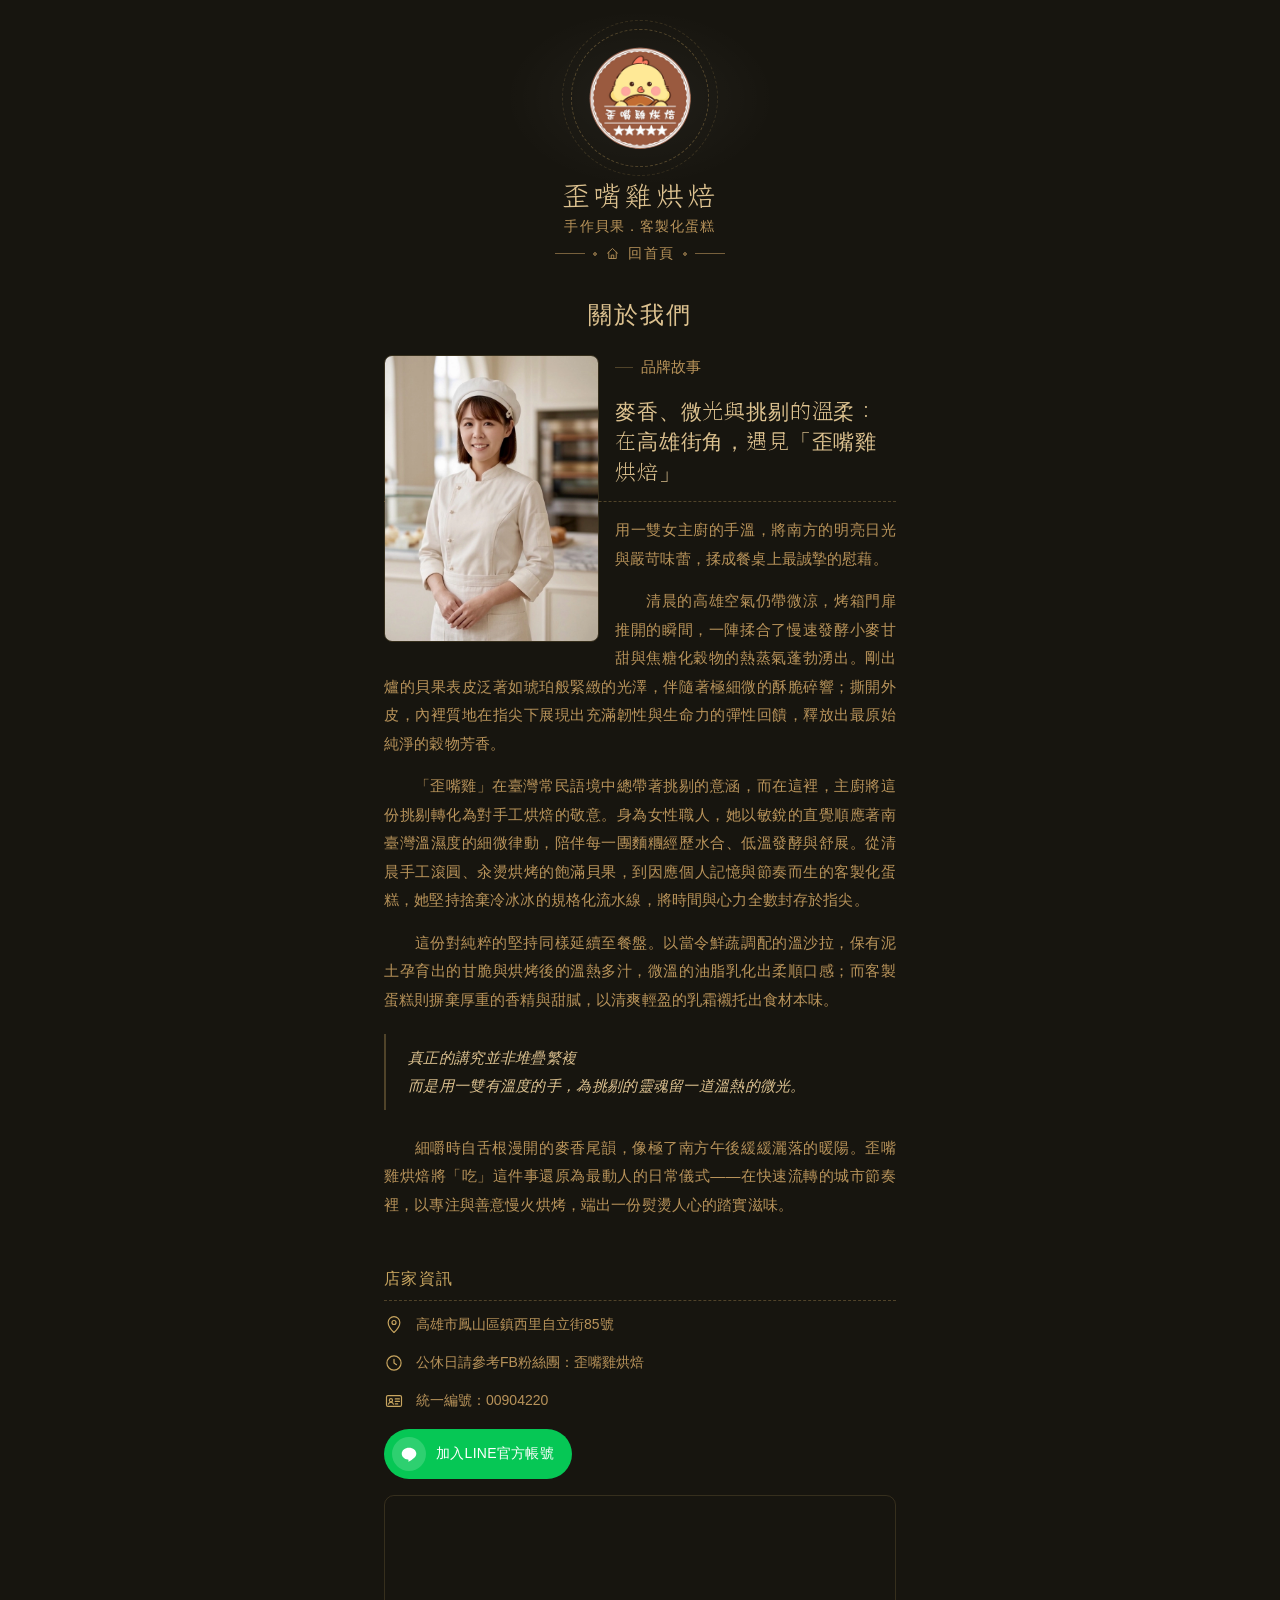
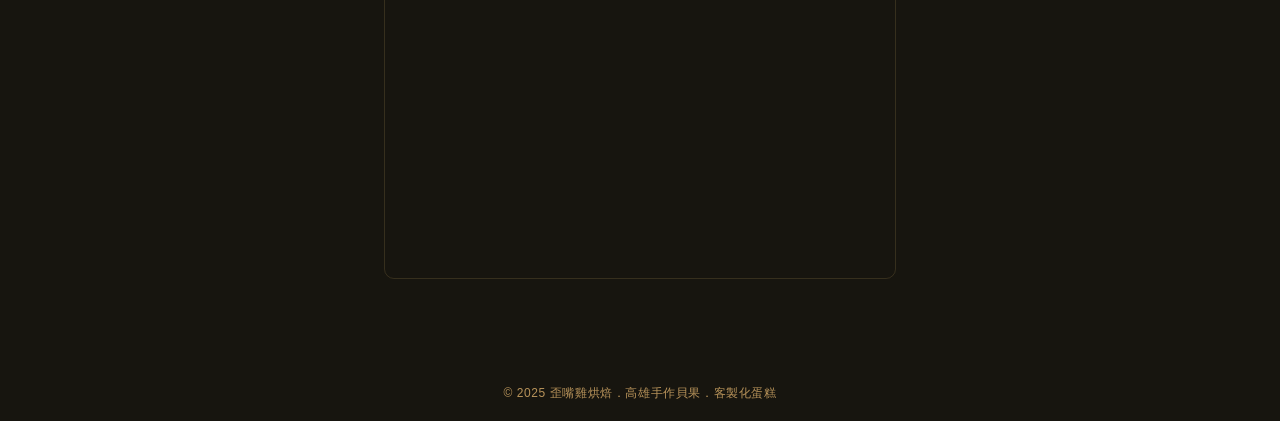
==== about/index.html @ 317f7596 "更新關於我們頁面品牌故事文案 替換主標題、副標題、破題引導、風味與文化論述段落及金句，店家資訊區塊維持不變。  Co-Authored-By: Claude Sonnet 5 <noreply@ant" ====
<!DOCTYPE html>
<html lang="zh-Hant-TW">
<head>
<meta charset="UTF-8">
<meta name="viewport" content="width=device-width, initial-scale=1">
<meta name="theme-color" content="#17150f">
<title>關於我們｜歪嘴雞烘焙 高雄手作烘焙店資訊</title>
<meta name="description" content="歪嘴雞烘焙位於高雄，提供手作貝果與客製化蛋糕，這裡有完整的店家地址、電話、營業時間與地圖資訊。">
<link rel="canonical" href="https://abspbt.github.io/yjg-bakery/about/">
<meta property="og:title" content="關於我們｜歪嘴雞烘焙 高雄手作烘焙店資訊">
<meta property="og:description" content="歪嘴雞烘焙位於高雄，提供手作貝果與客製化蛋糕，這裡有完整的店家地址、電話、營業時間與地圖資訊。">
<meta property="og:type" content="website">
<meta property="og:locale" content="zh_TW">
<link rel="icon" href="../assets/img/favicon.svg" type="image/svg+xml">
<link rel="stylesheet" href="../assets/css/style.css">
</head>
<body>
  <header class="site-header">
    <div class="logo-wrap">
      <span class="header-glow" aria-hidden="true"></span>
      <span class="logo-ring" aria-hidden="true"></span>
      <img class="logo-img" src="../assets/img/logo.webp" alt="歪嘴雞烘焙 品牌標誌，插畫小雞手捧貝果" width="120" height="120" fetchpriority="high">
    </div>
    <p class="brand-name">歪嘴雞烘焙</p>
    <p class="tagline">手作貝果．客製化蛋糕</p>
    <p class="page-nav">
      <a class="home-btn" href="../">
        <svg class="icon" aria-hidden="true"><use href="#icon-home"></use></svg>
        <span>回首頁</span>
      </a>
    </p>
  </header>
  <main>
    <div class="page-content">
      <h2>關於我們</h2>

      <section class="brand-story">
        <figure class="story-photo">
          <img src="../assets/img/about-chef.webp" alt="高雄歪嘴雞烘焙 主廚人像照" width="600" height="800" loading="lazy">
        </figure>

        <p class="story-kicker">品牌故事</p>
        <h3 class="story-headline">麥香、微光與挑剔的溫柔：<br>在高雄街角，遇見「歪嘴雞烘焙」</h3>
        <p class="story-lead">用一雙女主廚的手溫，將南方的明亮日光與嚴苛味蕾，揉成餐桌上最誠摯的慰藉。</p>
        <p>&emsp;&emsp;清晨的高雄空氣仍帶微涼，烤箱門扉推開的瞬間，一陣揉合了慢速發酵小麥甘甜與焦糖化穀物的熱蒸氣蓬勃湧出。剛出爐的貝果表皮泛著如琥珀般緊緻的光澤，伴隨著極細微的酥脆碎響；撕開外皮，內裡質地在指尖下展現出充滿韌性與生命力的彈性回饋，釋放出最原始純淨的穀物芳香。</p>
        <p>&emsp;&emsp;「歪嘴雞」在臺灣常民語境中總帶著挑剔的意涵，而在這裡，主廚將這份挑剔轉化為對手工烘焙的敬意。身為女性職人，她以敏銳的直覺順應著南臺灣溫濕度的細微律動，陪伴每一團麵糰經歷水合、低溫發酵與舒展。從清晨手工滾圓、汆燙烘烤的飽滿貝果，到因應個人記憶與節奏而生的客製化蛋糕，她堅持捨棄冷冰冰的規格化流水線，將時間與心力全數封存於指尖。</p>
        <p>&emsp;&emsp;這份對純粹的堅持同樣延續至餐盤。以當令鮮蔬調配的溫沙拉，保有泥土孕育出的甘脆與烘烤後的溫熱多汁，微溫的油脂乳化出柔順口感；而客製蛋糕則摒棄厚重的香精與甜膩，以清爽輕盈的乳霜襯托出食材本味。</p>

        <blockquote class="story-quote">真正的講究並非堆疊繁複<br>
                                        而是用一雙有溫度的手，為挑剔的靈魂留一道溫熱的微光。</blockquote>

        <p>&emsp;&emsp;細嚼時自舌根漫開的麥香尾韻，像極了南方午後緩緩灑落的暖陽。歪嘴雞烘焙將「吃」這件事還原為最動人的日常儀式——在快速流轉的城市節奏裡，以專注與善意慢火烘烤，端出一份熨燙人心的踏實滋味。</p>
      </section>

      <section>
        <h3 class="section-title">店家資訊</h3>
        <ul class="info-list">
          <li>
            <svg class="icon" aria-hidden="true"><use href="#icon-pin"></use></svg>
            <span>高雄市鳳山區鎮西里自立街85號</span>
          </li>
          <li>
            <svg class="icon" aria-hidden="true"><use href="#icon-clock"></use></svg>
            <span>公休日請參考FB粉絲團：歪嘴雞烘焙</span>
          </li>
          <li>
            <svg class="icon" aria-hidden="true"><use href="#icon-id"></use></svg>
            <span>統一編號：00904220</span>
          </li>
        </ul>
        <a class="line-cta" href="https://line.me/R/ti/p/@292xswnp" target="_blank" rel="noopener noreferrer" aria-label="加入LINE官方帳號（於新分頁開啟）">
          <span class="line-cta-icon" aria-hidden="true">
            <svg class="line-cta-svg" viewBox="0 0 24 24"><use href="#icon-line-bubble"></use></svg>
          </span>
          <span class="line-cta-text">加入LINE官方帳號</span>
        </a>
        <div class="map-frame">
          <iframe
            src="https://www.google.com/maps?q=%E9%AB%98%E9%9B%84%E5%B8%82%E9%B3%B3%E5%B1%B1%E5%8D%80%E9%8E%AE%E8%A5%BF%E9%87%8C%E8%87%AA%E7%AB%8B%E8%A1%9785%E8%99%9F&output=embed"
            title="歪嘴雞烘焙 高雄店面位置地圖"
            loading="lazy"
            referrerpolicy="no-referrer-when-downgrade"></iframe>
        </div>
      </section>
    </div>
  </main>
  <footer class="site-footer">
    <p>&copy; 2025 歪嘴雞烘焙．高雄手作貝果．客製化蛋糕</p>
  </footer>
  <svg id="icon-sprite" xmlns="http://www.w3.org/2000/svg" style="display:none" aria-hidden="true">
    <defs>
      <symbol id="icon-clock" viewBox="0 0 24 24" fill="none" stroke="currentColor" stroke-width="1.4" stroke-linecap="round" stroke-linejoin="round">
        <circle cx="12" cy="12" r="8.5"/>
        <path d="M12 7.5V12l3 2"/>
      </symbol>
      <symbol id="icon-home" viewBox="0 0 24 24" fill="none" stroke="currentColor" stroke-width="1.4" stroke-linecap="round" stroke-linejoin="round">
        <path d="M4 11.5 12 4l8 7.5"/>
        <path d="M6 10v10h12V10"/>
        <path d="M10 20v-5.5h4V20"/>
      </symbol>
      <symbol id="icon-id" viewBox="0 0 24 24" fill="none" stroke="currentColor" stroke-width="1.4" stroke-linecap="round" stroke-linejoin="round">
        <rect x="3" y="5.5" width="18" height="13" rx="1.8"/>
        <circle cx="8.3" cy="11" r="1.9"/>
        <path d="M5.3 15.8c.5-1.5 1.6-2.3 3-2.3s2.5.8 3 2.3"/>
        <path d="M13.5 9.5h5M13.5 12.5h5M13.5 15.5h3"/>
      </symbol>
      <symbol id="icon-line-bubble" viewBox="0 0 24 24" fill="currentColor">
        <path d="M12 3.6c-5.35 0-9.7 3.55-9.7 7.92 0 3.92 3.45 7.2 8.11 7.84.32.07.75.21.86.49.1.25.06.65.03.9l-.14.86c-.04.24-.19.96.84.53s5.63-3.31 7.68-5.67c1.41-1.6 2.08-3.22 2.08-5.05 0-4.37-4.35-7.92-9.76-7.92Z"/>
      </symbol>
      <symbol id="icon-phone" viewBox="0 0 24 24" fill="none" stroke="currentColor" stroke-width="1.4" stroke-linecap="round" stroke-linejoin="round">
        <path d="M6 3h3l1.5 4.5-2 1.5a12 12 0 0 0 6.5 6.5l1.5-2L21 15v3a2 2 0 0 1-2 2C11.5 20 4 12.5 4 5a2 2 0 0 1 2-2Z"/>
      </symbol>
      <symbol id="icon-pin" viewBox="0 0 24 24" fill="none" stroke="currentColor" stroke-width="1.4" stroke-linecap="round" stroke-linejoin="round">
        <path d="M12 21s7-6.5 7-12a7 7 0 1 0-14 0c0 5.5 7 12 7 12Z"/>
        <circle cx="12" cy="9" r="2.4"/>
      </symbol>
    </defs>
  </svg>
  <script src="../assets/js/nav.js" defer></script>
</body>
</html>
---- assets/css/style.css ----
/* 歪嘴雞烘焙 — 全站共用樣式
   配色與版面規則見專案根目錄 CLAUDE.md，請勿自行更改色調方向 */

:root {
  --bg: #17150f;
  --bg-card: #231f17;
  --gold: #c9a660;
  --gold-muted: #b8935a;
  --gold-bright: #ddc290;
  --gold-line: rgba(201, 166, 96, 0.32);
  --gold-line-soft: rgba(201, 166, 96, 0.18);
  --max-w: 560px;
  --header-pad-y: clamp(20px, 5vw, 32px);
  --font: -apple-system, BlinkMacSystemFont, "Segoe UI", Roboto,
    "Noto Sans TC", "PingFang TC", "Microsoft JhengHei", sans-serif;
  --font-brand: "Brand LXGW WenKai TC Light", var(--font);
  --font-headline: "Headline Chiron Sung HK Light", var(--font);
}

/* 品牌名稱專用字型：霞鶩文楷 LXGW WenKai TC Light（僅子集化「歪嘴雞烘焙」5 字，
   自架內嵌，不使用 Google Fonts <link>，符合效能規範）。
   字重 300 已是此字體官方提供的最細字重（無更細的 Thin/ExtraLight 版本，
   瀏覽器也無法用 CSS 合成更細的字重，僅能合成更粗）。
   配色對比為固定瓶頸：--gold-bright 對 --bg 實測對比度 10.6:1，
   遠高於 WCAG AA 一般文字門檻 4.5:1，字重變細不影響此對比度計算，
   故用最細字重不會拉低無障礙評分。 */
@font-face {
  font-family: "Brand LXGW WenKai TC Light";
  src: url([data-uri]) format("woff2");
  font-weight: 300;
  font-display: swap;
}

/* 各分頁故事區塊小標（.story-headline）專用字型：Chiron Sung HK Light。
   子集化涵蓋 about／bagel／warm-salad／faq 四頁小標的完整聯集字元（52 字），
   自架內嵌，不使用 Google Fonts <link>。
   字重採用該字體可變字重軸的最小值 200（wght 軸 200–900，200 即軸下限，
   無法再更細）。與標題／內文的層級區分改用既有的字級與 --gold-bright
   亮度對比達成，不依賴字重粗細。 */
@font-face {
  font-family: "Headline Chiron Sung HK Light";
  src: url([data-uri]) format("woff2");
  font-weight: 200;
  font-display: swap;
}

/* view-transitions：原生跨頁淡入淡出，不需 JS，不支援的瀏覽器會自動忽略 */
@view-transition {
  navigation: auto;
}

* {
  box-sizing: border-box;
}

/* 全站單一底色，且只由 html 繪製：根元素的純色背景會確實填滿整個 canvas
   （含 iOS 安全區與上下滑動回彈區）。body 不另外設背景，避免兩層底色在
   交界處形成色差接縫。 */
html {
  background: var(--bg);
}

/* 全站統一版型：頁首（固定區）→ 內容區（轉場區）→ 頁尾永遠貼齊底部 */
body {
  margin: 0;
  min-height: 100vh;
  min-height: 100dvh;
  display: flex;
  flex-direction: column;
  color: var(--gold);
  font-family: var(--font);
  line-height: 1.7;
  -webkit-font-smoothing: antialiased;
}

/* 首頁：提示文字＋九宮格填滿頁首與頁尾之間的整塊空間 */
body.home main {
  display: flex;
  flex-direction: column;
  min-height: 0;
  padding-top: 0;
  padding-bottom: 0;
}

a {
  color: inherit;
}

img {
  max-width: 100%;
  display: block;
}

.sr-only {
  position: absolute;
  width: 1px;
  height: 1px;
  padding: 0;
  margin: -1px;
  overflow: hidden;
  clip: rect(0, 0, 0, 0);
  white-space: nowrap;
  border: 0;
}

/* ===== 頁首（各頁共用元件） ===== */

/* 頁首是全站的「固定區」：
   1. sticky + 不透明底色 → 捲動時 Logo 區塊永遠停在畫面上方，只有下方內容會動
   2. 每一頁的結構、尺寸、間距完全相同 → 跨頁轉場時同樣不會有位移或閃爍
      （見下方 view transitions 區塊） */
.site-header {
  position: sticky;
  top: 0;
  z-index: 10;
  flex: none;
  background: var(--bg);
  padding: var(--header-pad-y) 20px 0;
  text-align: center;
}

/* 內容捲進頁首下緣時用同色漸層淡出，避免文字被硬切一半。
   靜止（捲軸在最頂端）時完全透明，不會壓在「回首頁」那一行上；
   一開始捲動才淡入 —— 用 scroll-driven animation，不需要 JS。
   不支援的瀏覽器維持 opacity 0，也就是永遠看不到漸層。 */
.site-header::after {
  content: "";
  position: absolute;
  left: 0;
  right: 0;
  top: 100%;
  height: 26px;
  opacity: 0;
  background: linear-gradient(to bottom, var(--bg), transparent);
  pointer-events: none;
}

@supports (animation-timeline: scroll()) {
  .site-header::after {
    animation: edge-fade linear both;
    animation-timeline: scroll(root block);
    animation-range: 0 20px;
  }
}

@keyframes edge-fade {
  from {
    opacity: 0;
  }
  to {
    opacity: 1;
  }
}

/* 以 Logo 為中心向外擴散的淡白色柔光。
   放在 .logo-wrap 內，故永遠對齊 Logo 中心；漸層在方框內就完全透明，
   邊緣天然柔和，不需 clip-path／blur，效能也最好。
   inset -110% 換算後最寬約 422px，不會超出視窗造成水平捲動。 */
.header-glow {
  position: absolute;
  inset: -110%;
  /* 橫向擴散、縱向收斂：讓柔光在觸及畫面上緣前就完全透明，
     避免在視窗頂端留下亮度斷階 */
  background: radial-gradient(
    ellipse 46% 30% at 50% 50%,
    rgba(255, 255, 255, 0.05) 0%,
    rgba(255, 255, 255, 0.022) 34%,
    rgba(255, 255, 255, 0) 70%
  );
  pointer-events: none;
  z-index: 0;
}

.logo-wrap {
  position: relative;
  width: clamp(96px, 24vw, 132px);
  height: clamp(96px, 24vw, 132px);
  margin: 0 auto 14px;
  display: flex;
  align-items: center;
  justify-content: center;
}

.logo-ring,
.logo-ring::before {
  position: absolute;
  border: 1px dashed var(--gold-line);
  border-radius: 50%;
  inset: -2%;
  z-index: 1;
}

/* 註：::before 的 inset 以 .logo-ring 為基準疊加，故外圈實際半徑會再放大一次 */
.logo-ring::before {
  content: "";
  inset: -8%;
  border-color: var(--gold-line-soft);
}

.logo-img {
  position: relative;
  z-index: 1;
  width: 78%;
  height: 78%;
  border-radius: 50%;
  object-fit: cover;
}

.brand-name {
  margin: 0;
  font-family: var(--font-brand);
  font-size: clamp(22px, 6vw, 28px);
  font-weight: 300;
  line-height: 1.25;
  letter-spacing: 0.12em;
  color: var(--gold-bright);
}

/* 副標題緊接在店名下方，像同一段的第二行 */
.tagline {
  margin: 4px 0 0;
  font-size: 14px;
  line-height: 1.4;
  letter-spacing: 0.08em;
  color: var(--gold-muted);
}

/* 「回首頁」：位置對應首頁的「點選方塊　進入頁面」，兩者都放在頁首（固定區）
   內，緊接在副標題下方，捲動內容區時仍會保持在畫面上方不被捲走。 */
.page-nav {
  text-align: center;
  margin: 0 0 14px;
}

/* 不做成按鈕外框，改為兩側「細線＋圓點」的橫飾線：—． 回首頁 ．— */
.home-btn {
  display: inline-flex;
  align-items: center;
  gap: 8px;
  padding: 5px 0;
  text-decoration: none;
  color: var(--gold-muted);
  font-size: 14px;
  letter-spacing: 0.1em;
  transition: color 0.2s ease;
}

.home-btn::before,
.home-btn::after {
  content: "";
  flex: none;
  width: 42px;
  height: 4px;
  opacity: 0.6;
  background-repeat: no-repeat;
  background-image:
    linear-gradient(currentColor, currentColor),
    radial-gradient(circle closest-side, currentColor 100%, rgba(0, 0, 0, 0) 100%);
  background-size: 30px 1px, 4px 4px;
}

.home-btn::before {
  background-position: left center, right center;
}

.home-btn::after {
  background-position: right center, left center;
}

.home-btn:hover,
.home-btn:focus-visible {
  color: var(--gold-bright);
}

.home-btn .icon {
  width: 15px;
  height: 15px;
}

/* ===== 圖示 ===== */

.icon {
  width: 26px;
  height: 26px;
  fill: none;
  stroke: currentColor;
  flex-shrink: 0;
}

/* 行內文字旁的小圖示（與 14px 內文並排時用） */
.icon-sm {
  width: 16px;
  height: 16px;
}

/* ===== 首頁九宮格 ===== */

/* 與分類頁的「回首頁」對齊在同一條水平線上，都在頁首（固定區）內
   （上邊距 6px 剛好補掉 .home-btn 的 5px 內距與字級差） */
.grid-hint {
  text-align: center;
  margin: 6px 0 16px;
  font-size: 13px;
  letter-spacing: 0.1em;
  color: var(--gold-muted);
}

/* 九宮格寬度撐滿版心，每格用 aspect-ratio 強制正方形（列高跟著欄寬走，
   不受可用高度擠壓變形）；grid 本身不再撐滿垂直空間，改用 margin: auto
   讓整塊在「點選方塊　進入頁面」與頁尾版權行之間垂直置中，比例不變。
   左右／下方保留邊距，虛線不貼齊畫面邊界。 */
.grid {
  flex: none;
  display: grid;
  grid-template-columns: repeat(3, 1fr);
  width: 100%;
  max-width: var(--max-w);
  margin: auto;
  padding: 0 6% 5%;
}

.cell {
  display: flex;
  flex-direction: column;
  align-items: center;
  justify-content: center;
  gap: 12px;
  aspect-ratio: 1;
  text-align: center;
  text-decoration: none;
  color: var(--gold);
  padding: 10px 8px;
  border-right: 1px dashed transparent;
  border-bottom: 1px dashed transparent;
  transition: color 0.2s ease, opacity 0.2s ease;
}

.cell .icon {
  width: 30px;
  height: 30px;
}

.grid .cell:nth-child(3n + 1),
.grid .cell:nth-child(3n + 2) {
  border-right-color: var(--gold-line);
}

.grid .cell:nth-child(-n + 6) {
  border-bottom-color: var(--gold-line);
}

.cell span {
  font-size: 14px;
  font-weight: 300;
  letter-spacing: 0.14em;
}

.cell:hover,
.cell:focus-visible {
  color: var(--gold-bright);
  outline: none;
}

.cell-empty {
  color: var(--gold-line);
  opacity: 0.55;
}

.cell-empty .icon {
  width: 22px;
  height: 22px;
}

/* ===== 內容區（轉場區） ===== */

main {
  flex: 1;
  padding-bottom: 40px;
}

/* nav.js 換頁後會用 JS 將 <main> 設為可聚焦並呼叫 focus()，
   讓螢幕報讀器感知內容已更新；此聚焦純屬功能性，非鍵盤操作觸發，
   移除瀏覽器預設外框，避免每次換頁畫面閃過一道藍色反白線 */
main:focus {
  outline: none;
}

.page-content {
  max-width: var(--max-w);
  margin: 0 auto;
  padding: 4px 24px 8px;
}

.page-content h2 {
  color: var(--gold-bright);
  font-size: clamp(20px, 5.5vw, 24px);
  font-weight: 500;
  letter-spacing: 0.08em;
  margin: 6px 0 18px;
  text-align: center;
}

.page-content p {
  color: var(--gold-muted);
  font-size: 15px;
}

.page-content section {
  margin-bottom: 32px;
}

.section-title {
  color: var(--gold);
  font-size: 16px;
  font-weight: 500;
  letter-spacing: 0.08em;
  margin: 0 0 12px;
  padding-bottom: 8px;
  border-bottom: 1px dashed var(--gold-line);
}

/* 產品圖片卡片 */

.product-grid {
  display: grid;
  grid-template-columns: repeat(2, 1fr);
  gap: 14px;
}

.product-card {
  background: var(--bg-card);
  border: 1px solid var(--gold-line-soft);
  border-radius: 10px;
  overflow: hidden;
}

.product-photo {
  position: relative;
  aspect-ratio: 4 / 3;
  width: 100%;
  background: linear-gradient(160deg, #241f18, #100e0b);
  overflow: hidden;
}

/* 外框一律由外層容器負責，圖片本身不再加一層 */
.product-photo img,
.story-photo img {
  width: 100%;
  height: 100%;
  object-fit: cover;
}

.product-photo .icon {
  position: absolute;
  top: 50%;
  left: 50%;
  transform: translate(-50%, -50%);
  width: 30px;
  height: 30px;
  color: var(--gold-line);
}

.product-card figcaption {
  padding: 10px 12px 14px;
  font-size: 13px;
  color: var(--gold-muted);
  letter-spacing: 0.04em;
}

/* 品牌故事（關於我們）— 雜誌式圖文繞排 */

.brand-story {
  margin-bottom: 8px;
}

.brand-story::after {
  content: "";
  display: block;
  clear: both;
}

.story-photo {
  float: left;
  width: 42%;
  margin: 2px 16px 12px 0;
  aspect-ratio: 3 / 4;
  border-radius: 8px;
  overflow: hidden;
  border: 1px solid var(--gold-line-soft);
}

.story-photo--wide {
  aspect-ratio: 4 / 3;
}

.story-kicker {
  display: flex;
  align-items: center;
  gap: 8px;
  color: var(--gold-muted);
  font-size: 11px;
  font-weight: 500;
  letter-spacing: 0.32em;
  margin: 4px 0 10px;
}

.story-kicker::before {
  content: "";
  display: inline-block;
  width: 18px;
  height: 1px;
  background: var(--gold-line);
}

.story-headline {
  color: var(--gold-bright);
  font-family: var(--font-headline);
  font-size: 21px;
  font-weight: 200;
  line-height: 1.45;
  letter-spacing: 0.04em;
  margin: 0 0 14px;
}

.story-lead {
  color: var(--gold);
  font-size: 14px;
  line-height: 1.75;
  letter-spacing: 0.02em;
  margin: 0 0 16px;
  padding-top: 14px;
  border-top: 1px dashed var(--gold-line);
}

.brand-story p {
  line-height: 1.9;
  letter-spacing: 0.01em;
  margin: 0 0 14px;
  text-align: justify;
}

.story-clear {
  clear: both;
  padding-top: 4px;
}

.story-quote {
  position: relative;
  margin: 20px 0 24px;
  padding: 10px 0 10px 22px;
  border-left: 2px solid var(--gold-line);
  color: var(--gold-bright);
  font-size: 15px;
  font-weight: 500;
  font-style: italic;
  line-height: 1.85;
  letter-spacing: 0.02em;
}

.feature-list {
  list-style: none;
  margin: 0 0 18px;
  padding: 0;
}

.feature-list li {
  padding: 12px 0;
  border-top: 1px dashed var(--gold-line-soft);
  font-size: 14px;
  line-height: 1.8;
  color: var(--gold-muted);
  text-align: justify;
}

.feature-list li:last-child {
  border-bottom: 1px dashed var(--gold-line-soft);
}

.feature-list strong {
  color: var(--gold-bright);
  font-weight: 500;
  letter-spacing: 0.03em;
}

/* 資訊清單（關於我們） */

.info-list {
  list-style: none;
  margin: 0;
  padding: 0;
  display: flex;
  flex-direction: column;
  gap: 14px;
}

.info-list li {
  display: flex;
  gap: 12px;
  align-items: flex-start;
  font-size: 14px;
  color: var(--gold-muted);
}

.info-list .icon {
  width: 20px;
  height: 20px;
  margin-top: 2px;
  color: var(--gold);
}

.map-frame {
  margin-top: 16px;
  border-radius: 10px;
  overflow: hidden;
  border: 1px solid var(--gold-line-soft);
  aspect-ratio: 4 / 3;
}

.map-frame iframe {
  width: 100%;
  height: 100%;
  border: 0;
  display: block;
}

/* 連結按鈕 / 卡片內連結 */

.link-back {
  display: inline-flex;
  align-items: center;
  gap: 6px;
  margin-top: 4px;
  color: var(--gold-bright);
  text-decoration: underline;
  text-underline-offset: 3px;
}

.notice-box {
  background: var(--bg-card);
  border: 1px dashed var(--gold-line);
  border-radius: 10px;
  padding: 16px 18px;
  font-size: 14px;
  color: var(--gold-muted);
}

.notice-box p {
  font-size: 14px;
  color: var(--gold-muted);
}

.notice-box p + p {
  margin-top: 8px;
}

/* FAQ — 手風琴式問答（原生 <details>，無需 JS） */

.faq-intro {
  margin-bottom: 8px;
}

.faq-list {
  border-top: 1px dashed var(--gold-line-soft);
}

.faq-acc {
  border-bottom: 1px dashed var(--gold-line-soft);
}

.faq-acc-summary {
  display: flex;
  align-items: center;
  gap: 14px;
  padding: 16px 2px;
  cursor: pointer;
  list-style: none;
}

.faq-acc-summary::-webkit-details-marker {
  display: none;
}

.faq-acc-summary::marker {
  content: "";
}

.faq-acc-num {
  flex: none;
  width: 26px;
  font-size: 12px;
  font-weight: 700;
  letter-spacing: 0.04em;
  color: var(--gold-line);
  transition: color 0.2s ease;
}

.faq-acc[open] .faq-acc-num {
  color: var(--gold-muted);
}

.faq-acc-q {
  flex: 1;
  font-size: 15px;
  line-height: 1.55;
  letter-spacing: 0.01em;
  color: var(--gold-bright);
}

.faq-acc-toggle {
  position: relative;
  flex: none;
  width: 15px;
  height: 15px;
  margin-left: 4px;
}

.faq-acc-toggle::before,
.faq-acc-toggle::after {
  content: "";
  position: absolute;
  background: var(--gold-muted);
  transition: transform 0.2s ease;
}

.faq-acc-toggle::before {
  top: 50%;
  left: 0;
  width: 100%;
  height: 1px;
  transform: translateY(-50%);
}

.faq-acc-toggle::after {
  left: 50%;
  top: 0;
  width: 1px;
  height: 100%;
  transform: translateX(-50%);
}

.faq-acc[open] .faq-acc-toggle::after {
  transform: translateX(-50%) scaleY(0);
}

.faq-acc-body {
  padding: 0 2px 20px 40px;
}

.faq-acc-body p {
  margin: 0 0 12px;
  font-size: 14px;
  line-height: 1.8;
  color: var(--gold-muted);
}

.faq-acc-list {
  list-style: none;
  margin: 0 0 4px;
  padding: 0;
  display: flex;
  flex-direction: column;
  gap: 10px;
}

.faq-acc-list li {
  position: relative;
  padding-left: 14px;
  font-size: 13.5px;
  line-height: 1.75;
  color: var(--gold-muted);
}

.faq-acc-list li::before {
  content: "";
  position: absolute;
  left: 0;
  top: 0.65em;
  width: 5px;
  height: 5px;
  border-radius: 50%;
  background: var(--gold-line);
}

.faq-acc-list strong {
  color: var(--gold-bright);
  font-weight: 500;
  letter-spacing: 0.02em;
}

.faq-acc-body .link-back,
.faq-acc-body .line-cta {
  margin-top: 8px;
}

/* ===== 轉場（fade / slide，尊重減少動態效果偏好） =====

   規則：頁首（Logo＋光暈＋店名＋插槽）與頁尾為「固定區」，換頁時完全不動；
   只有 <main> 這塊內容區做淡入淡出。
   作法是把固定區各自標上 view-transition-name，讓新舊頁面的同名元素配對成
   同一個快照群組，再把它們的動畫關掉 → 視覺上就是原地不動。
   不支援 view transitions 的瀏覽器會忽略以下規則，改由 .rise 動畫做淡入。 */

.logo-wrap {
  view-transition-name: site-logo;
}

.brand-name {
  view-transition-name: site-brand;
}

.tagline {
  view-transition-name: site-tagline;
}

/* 「回首頁」／「點選方塊　進入頁面」同屬頁首固定區，每頁只會出現其中一個，
   共用同一個 view-transition-name，切換時直接以新內容呈現，不做文字跨頁變形 */
.grid-hint,
.page-nav {
  view-transition-name: site-quicknav;
}

main {
  view-transition-name: page;
}

.site-footer {
  view-transition-name: site-footer;
}

/* 固定區：新舊快照都不做動畫，直接以新頁面的樣子呈現 */
::view-transition-group(root),
::view-transition-group(site-logo),
::view-transition-group(site-brand),
::view-transition-group(site-tagline),
::view-transition-group(site-quicknav),
::view-transition-group(site-footer) {
  animation: none;
}

::view-transition-old(root),
::view-transition-old(site-logo),
::view-transition-old(site-brand),
::view-transition-old(site-tagline),
::view-transition-old(site-quicknav),
::view-transition-old(site-footer) {
  animation: none;
  opacity: 0;
}

::view-transition-new(root),
::view-transition-new(site-logo),
::view-transition-new(site-brand),
::view-transition-new(site-tagline),
::view-transition-new(site-quicknav),
::view-transition-new(site-footer) {
  animation: none;
  opacity: 1;
  mix-blend-mode: normal;
}

/* 內容區：舊頁面淡出，新頁面沿用自身的 rise 動畫淡入上移 */
::view-transition-group(page) {
  animation-duration: 260ms;
}

::view-transition-old(page),
::view-transition-new(page) {
  /* 保留各自原始高度，避免兩頁高度不同時內容被垂直拉伸 */
  height: auto;
  object-fit: none;
  object-position: top center;
  mix-blend-mode: normal;
}

::view-transition-old(page) {
  animation: fade-out 200ms ease-out both;
}

::view-transition-new(page) {
  animation: none;
  opacity: 1;
}

@keyframes fade-out {
  to {
    opacity: 0;
  }
}

.grid,
.page-content {
  animation: rise 0.32s ease-out both;
}

@keyframes rise {
  from {
    opacity: 0.01;
    transform: translateY(10px);
  }
  to {
    opacity: 1;
    transform: none;
  }
}

@media (prefers-reduced-motion: reduce) {
  * {
    animation: none !important;
    transition: none !important;
  }
  .grid,
  .page-content {
    opacity: 1 !important;
    transform: none !important;
  }
  ::view-transition-group(page),
  ::view-transition-old(page),
  ::view-transition-new(page) {
    animation: none !important;
  }
  .line-cta:hover,
  .line-cta:focus-visible {
    transform: none !important;
  }
}

/* ===== LINE 官方帳號按鈕（關於我們頁面，店家資訊內嵌） ===== */

.line-cta {
  display: inline-flex;
  align-items: center;
  gap: 10px;
  margin-top: 16px;
  padding: 8px 18px 8px 8px;
  border-radius: 999px;
  background: #06c755;
  color: #fff;
  text-decoration: none;
  font-size: 14px;
  font-weight: 500;
  letter-spacing: 0.02em;
  line-height: 1.2;
  transition: transform 0.2s ease;
}

.line-cta-icon {
  display: flex;
  align-items: center;
  justify-content: center;
  flex: none;
  width: 34px;
  height: 34px;
  border-radius: 50%;
  background: rgba(255, 255, 255, 0.16);
}

.line-cta-svg {
  width: 18px;
  height: 18px;
  color: #fff;
}

.line-cta:hover,
.line-cta:focus-visible {
  transform: scale(1.06);
}

/* ===== footer ===== */

/* 版權行貼齊畫面最底（瀏覽器網址列的上一行）：
   下方只留極小的呼吸空間＋iOS 安全區，不再壓上 40px 的留白 */
.site-footer {
  flex: none;
  text-align: center;
  padding: 12px 20px calc(6px + env(safe-area-inset-bottom));
  font-size: 12px;
  /* 原用 --gold-line（半透明金線色）疊在深底色上，實測對比度僅 1.9:1，
     遠低於 WCAG AA 一般文字門檻 4.5:1，PSI 無障礙評分因此被扣分。
     改用 --gold-muted 實色，對比度 6.4:1，安全通過門檻。 */
  color: var(--gold-muted);
  letter-spacing: 0.05em;
}

@media (min-width: 640px) {
  .product-grid {
    grid-template-columns: repeat(3, 1fr);
  }
}
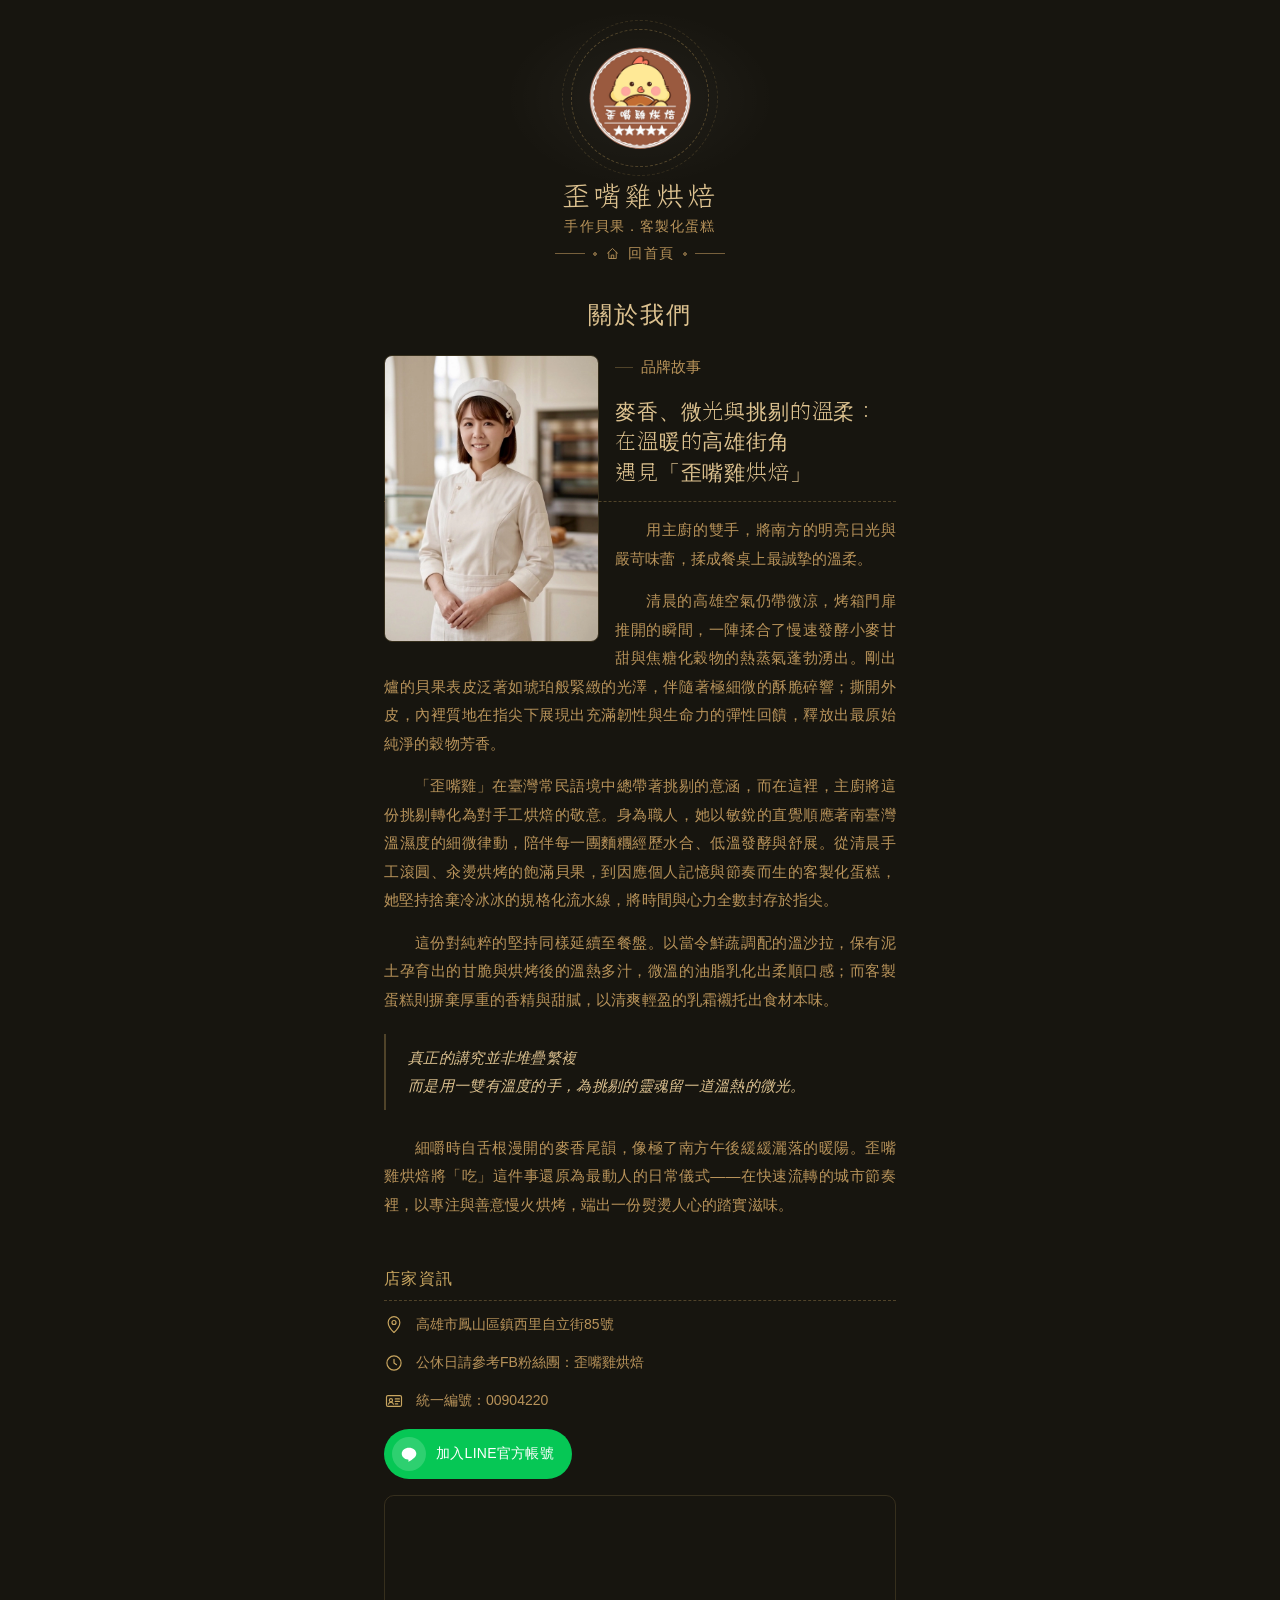
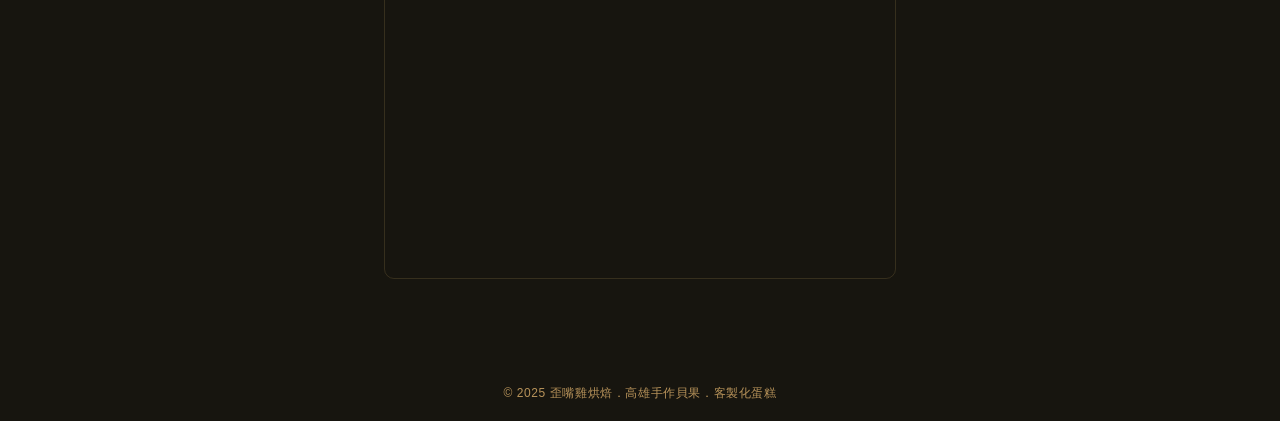
==== commit 27930717: "Revise about page content for improved storytelling Updated the story headline and lead paragraph to" ====
--- a/about/index.html
+++ b/about/index.html
@@ -40,10 +40,10 @@
         </figure>
 
         <p class="story-kicker">品牌故事</p>
-        <h3 class="story-headline">麥香、微光與挑剔的溫柔：<br>在高雄街角，遇見「歪嘴雞烘焙」</h3>
-        <p class="story-lead">用一雙女主廚的手溫，將南方的明亮日光與嚴苛味蕾，揉成餐桌上最誠摯的慰藉。</p>
+        <h3 class="story-headline">麥香、微光與挑剔的溫柔：<br>在溫暖的高雄街角<br>遇見「歪嘴雞烘焙」</h3>
+        <p class="story-lead">&emsp;&emsp;用主廚的雙手，將南方的明亮日光與嚴苛味蕾，揉成餐桌上最誠摯的溫柔。</p>
         <p>&emsp;&emsp;清晨的高雄空氣仍帶微涼，烤箱門扉推開的瞬間，一陣揉合了慢速發酵小麥甘甜與焦糖化穀物的熱蒸氣蓬勃湧出。剛出爐的貝果表皮泛著如琥珀般緊緻的光澤，伴隨著極細微的酥脆碎響；撕開外皮，內裡質地在指尖下展現出充滿韌性與生命力的彈性回饋，釋放出最原始純淨的穀物芳香。</p>
-        <p>&emsp;&emsp;「歪嘴雞」在臺灣常民語境中總帶著挑剔的意涵，而在這裡，主廚將這份挑剔轉化為對手工烘焙的敬意。身為女性職人，她以敏銳的直覺順應著南臺灣溫濕度的細微律動，陪伴每一團麵糰經歷水合、低溫發酵與舒展。從清晨手工滾圓、汆燙烘烤的飽滿貝果，到因應個人記憶與節奏而生的客製化蛋糕，她堅持捨棄冷冰冰的規格化流水線，將時間與心力全數封存於指尖。</p>
+        <p>&emsp;&emsp;「歪嘴雞」在臺灣常民語境中總帶著挑剔的意涵，而在這裡，主廚將這份挑剔轉化為對手工烘焙的敬意。身為職人，她以敏銳的直覺順應著南臺灣溫濕度的細微律動，陪伴每一團麵糰經歷水合、低溫發酵與舒展。從清晨手工滾圓、汆燙烘烤的飽滿貝果，到因應個人記憶與節奏而生的客製化蛋糕，她堅持捨棄冷冰冰的規格化流水線，將時間與心力全數封存於指尖。</p>
         <p>&emsp;&emsp;這份對純粹的堅持同樣延續至餐盤。以當令鮮蔬調配的溫沙拉，保有泥土孕育出的甘脆與烘烤後的溫熱多汁，微溫的油脂乳化出柔順口感；而客製蛋糕則摒棄厚重的香精與甜膩，以清爽輕盈的乳霜襯托出食材本味。</p>
 
         <blockquote class="story-quote">真正的講究並非堆疊繁複<br>
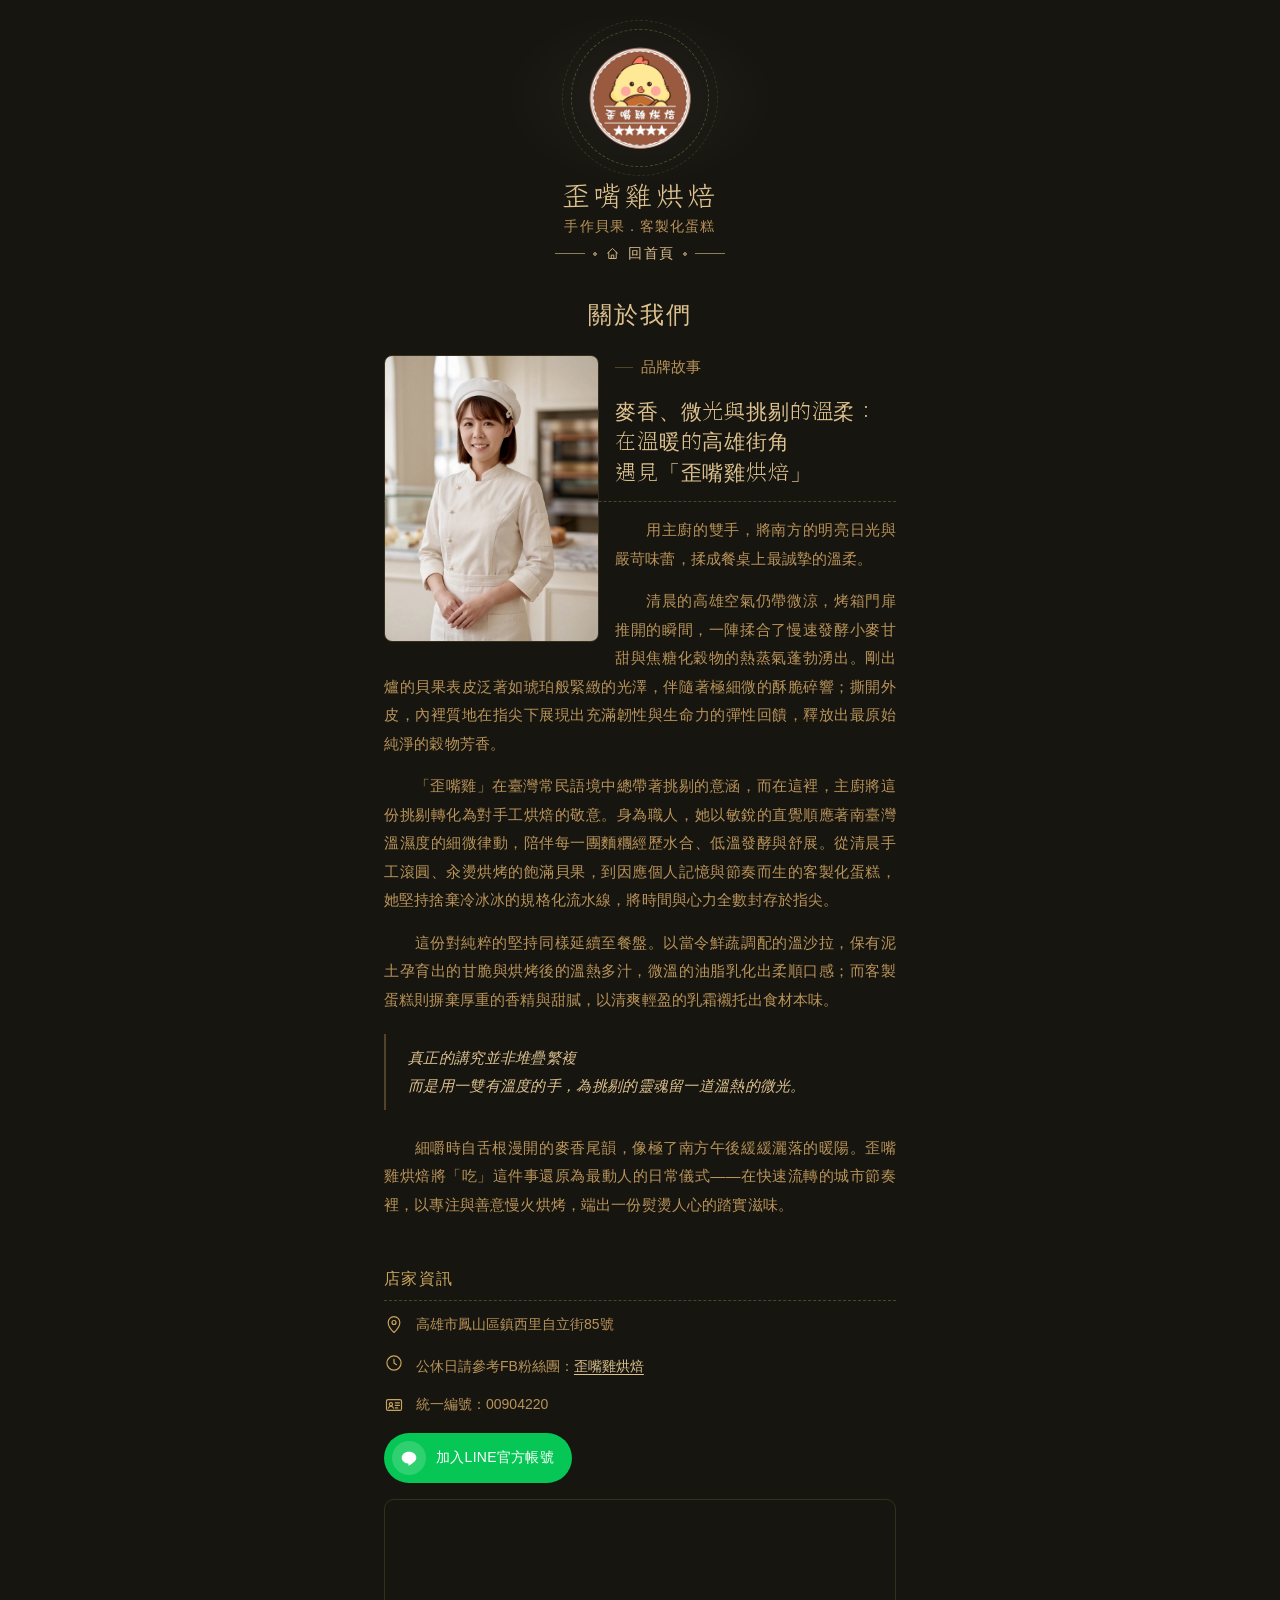
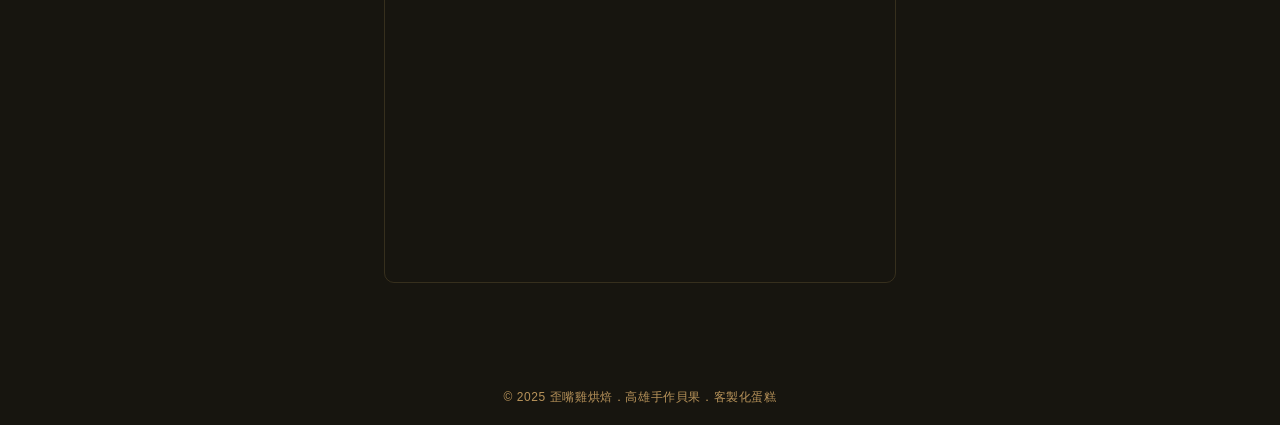
==== commit fe7bd76b: "溫沙拉頁與關於我們頁：FB粉絲團文字加上連結 「歪嘴雞烘焙」文字連到 https://www.facebook.com/YZUIG?locale=zh_TW， target="_blank" 搭配 F" ====
--- a/about/index.html
+++ b/about/index.html
@@ -6,7 +6,7 @@
 <meta name="theme-color" content="#17150f">
 <title>關於我們｜歪嘴雞烘焙 高雄手作烘焙店資訊</title>
 <meta name="description" content="歪嘴雞烘焙位於高雄，提供手作貝果與客製化蛋糕，這裡有完整的店家地址、電話、營業時間與地圖資訊。">
-<link rel="canonical" href="https://abspbt.github.io/yjg-bakery/about/">
+<link rel="canonical" href="https://yjg-bakery.com/about/">
 <meta property="og:title" content="關於我們｜歪嘴雞烘焙 高雄手作烘焙店資訊">
 <meta property="og:description" content="歪嘴雞烘焙位於高雄，提供手作貝果與客製化蛋糕，這裡有完整的店家地址、電話、營業時間與地圖資訊。">
 <meta property="og:type" content="website">
@@ -61,7 +61,7 @@
           </li>
           <li>
             <svg class="icon" aria-hidden="true"><use href="#icon-clock"></use></svg>
-            <span>公休日請參考FB粉絲團：歪嘴雞烘焙</span>
+            <span>公休日請參考FB粉絲團：<a class="link-back" href="https://www.facebook.com/YZUIG?locale=zh_TW" target="_blank" rel="noopener noreferrer">歪嘴雞烘焙</a></span>
           </li>
           <li>
             <svg class="icon" aria-hidden="true"><use href="#icon-id"></use></svg>
--- a/assets/css/style.css
+++ b/assets/css/style.css
@@ -239,7 +239,7 @@
   gap: 8px;
   padding: 5px 0;
   text-decoration: none;
-  color: var(--gold-muted);
+  color: var(--gold-bright);
   font-size: 14px;
   letter-spacing: 0.1em;
   transition: color 0.2s ease;
@@ -302,7 +302,7 @@
   margin: 6px 0 16px;
   font-size: 13px;
   letter-spacing: 0.1em;
-  color: var(--gold-muted);
+  color: var(--gold-bright);
 }
 
 /* 九宮格寬度撐滿版心，每格用 aspect-ratio 強制正方形（列高跟著欄寬走，
@@ -493,6 +493,11 @@
   aspect-ratio: 4 / 3;
 }
 
+.story-photo--right {
+  float: right;
+  margin: 2px 0 12px 16px;
+}
+
 .story-kicker {
   display: flex;
   align-items: center;
@@ -555,6 +560,11 @@
   font-style: italic;
   line-height: 1.85;
   letter-spacing: 0.02em;
+}
+
+.story-quote--plain {
+  border-left: none;
+  padding-left: 0;
 }
 
 .feature-list {
@@ -919,7 +929,9 @@
     animation: none !important;
   }
   .line-cta:hover,
-  .line-cta:focus-visible {
+  .line-cta:focus-visible,
+  .order-cta:hover,
+  .order-cta:focus-visible {
     transform: none !important;
   }
 }
@@ -965,6 +977,47 @@
   transform: scale(1.06);
 }
 
+/* ===== 線上預訂按鈕（貝果預訂頁） ===== */
+
+.order-cta {
+  display: inline-flex;
+  align-items: center;
+  gap: 10px;
+  margin-top: 16px;
+  padding: 8px 18px 8px 8px;
+  border-radius: 999px;
+  background: var(--gold);
+  color: var(--bg);
+  text-decoration: none;
+  font-size: 14px;
+  font-weight: 500;
+  letter-spacing: 0.02em;
+  line-height: 1.2;
+  transition: transform 0.2s ease;
+}
+
+.order-cta-icon {
+  display: flex;
+  align-items: center;
+  justify-content: center;
+  flex: none;
+  width: 34px;
+  height: 34px;
+  border-radius: 50%;
+  background: rgba(23, 21, 15, 0.16);
+}
+
+.order-cta-svg {
+  width: 18px;
+  height: 18px;
+  color: var(--bg);
+}
+
+.order-cta:hover,
+.order-cta:focus-visible {
+  transform: scale(1.06);
+}
+
 /* ===== footer ===== */
 
 /* 版權行貼齊畫面最底（瀏覽器網址列的上一行）：
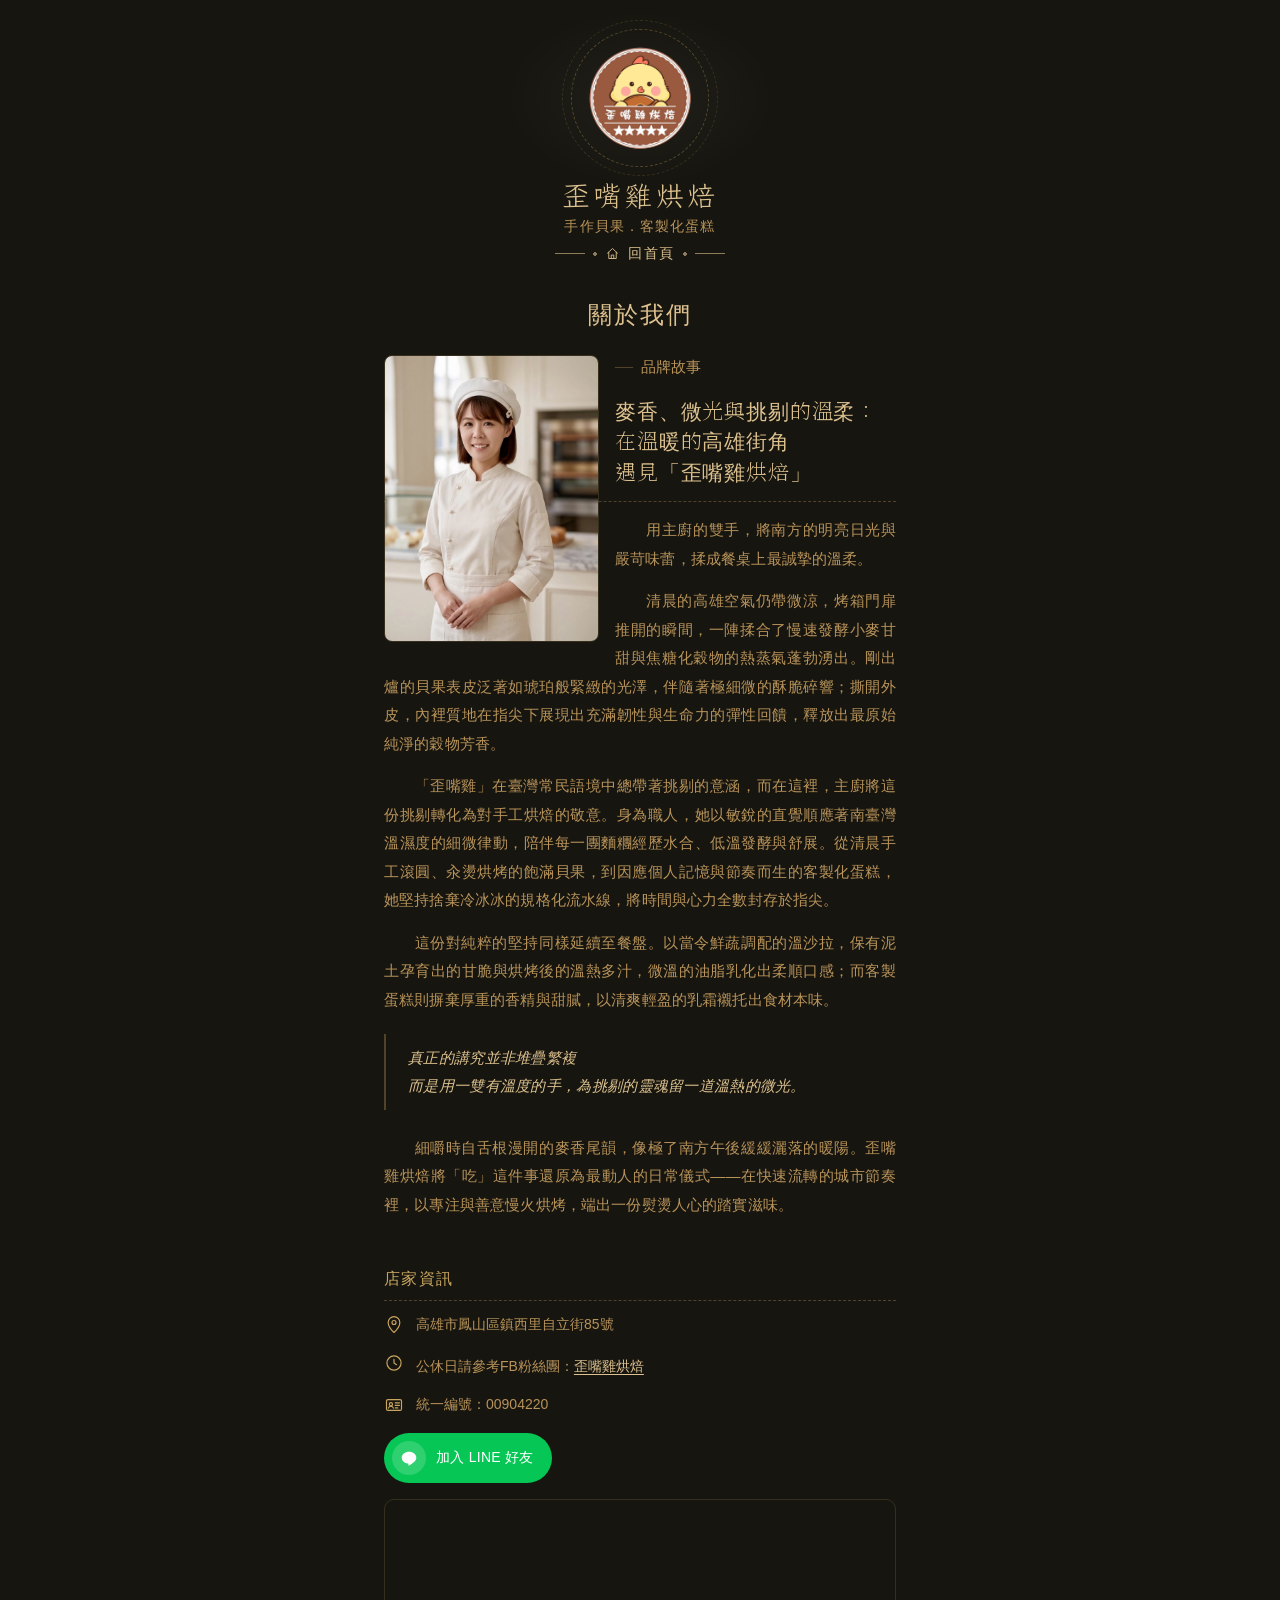
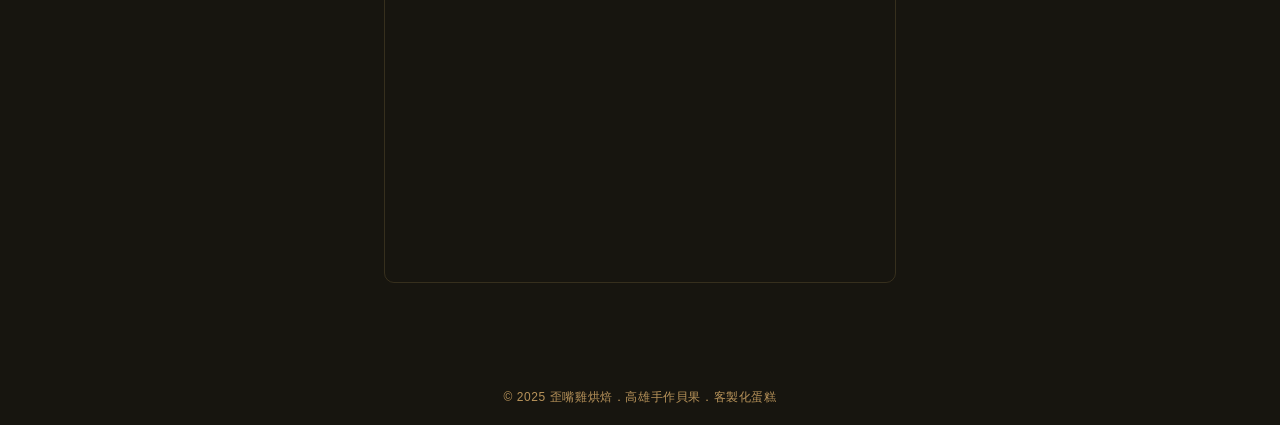
==== commit 9552f23d: "統一全站 LINE 按鈕文案為官方品牌規範用語 依 LINE 官方品牌規範，將 about／cake-order／bagel／faq 四頁的 LINE CTA 按鈕文字與 aria-label 統一改" ====
--- a/about/index.html
+++ b/about/index.html
@@ -68,11 +68,11 @@
             <span>統一編號：00904220</span>
           </li>
         </ul>
-        <a class="line-cta" href="https://line.me/R/ti/p/@292xswnp" target="_blank" rel="noopener noreferrer" aria-label="加入LINE官方帳號（於新分頁開啟）">
+        <a class="line-cta" href="https://line.me/R/ti/p/@292xswnp" target="_blank" rel="noopener noreferrer" aria-label="加入 LINE 好友（於新分頁開啟）">
           <span class="line-cta-icon" aria-hidden="true">
             <svg class="line-cta-svg" viewBox="0 0 24 24"><use href="#icon-line-bubble"></use></svg>
           </span>
-          <span class="line-cta-text">加入LINE官方帳號</span>
+          <span class="line-cta-text">加入 LINE 好友</span>
         </a>
         <div class="map-frame">
           <iframe
--- a/assets/css/style.css
+++ b/assets/css/style.css
@@ -929,14 +929,12 @@
     animation: none !important;
   }
   .line-cta:hover,
-  .line-cta:focus-visible,
-  .order-cta:hover,
-  .order-cta:focus-visible {
+  .line-cta:focus-visible {
     transform: none !important;
   }
 }
 
-/* ===== LINE 官方帳號按鈕（關於我們頁面，店家資訊內嵌） ===== */
+/* ===== LINE 好友按鈕（全站共用，about／cake-order／bagel／faq） ===== */
 
 .line-cta {
   display: inline-flex;
@@ -977,46 +975,6 @@
   transform: scale(1.06);
 }
 
-/* ===== 線上預訂按鈕（貝果預訂頁） ===== */
-
-.order-cta {
-  display: inline-flex;
-  align-items: center;
-  gap: 10px;
-  margin-top: 16px;
-  padding: 8px 18px 8px 8px;
-  border-radius: 999px;
-  background: var(--gold);
-  color: var(--bg);
-  text-decoration: none;
-  font-size: 14px;
-  font-weight: 500;
-  letter-spacing: 0.02em;
-  line-height: 1.2;
-  transition: transform 0.2s ease;
-}
-
-.order-cta-icon {
-  display: flex;
-  align-items: center;
-  justify-content: center;
-  flex: none;
-  width: 34px;
-  height: 34px;
-  border-radius: 50%;
-  background: rgba(23, 21, 15, 0.16);
-}
-
-.order-cta-svg {
-  width: 18px;
-  height: 18px;
-  color: var(--bg);
-}
-
-.order-cta:hover,
-.order-cta:focus-visible {
-  transform: scale(1.06);
-}
 
 /* ===== footer ===== */
 
